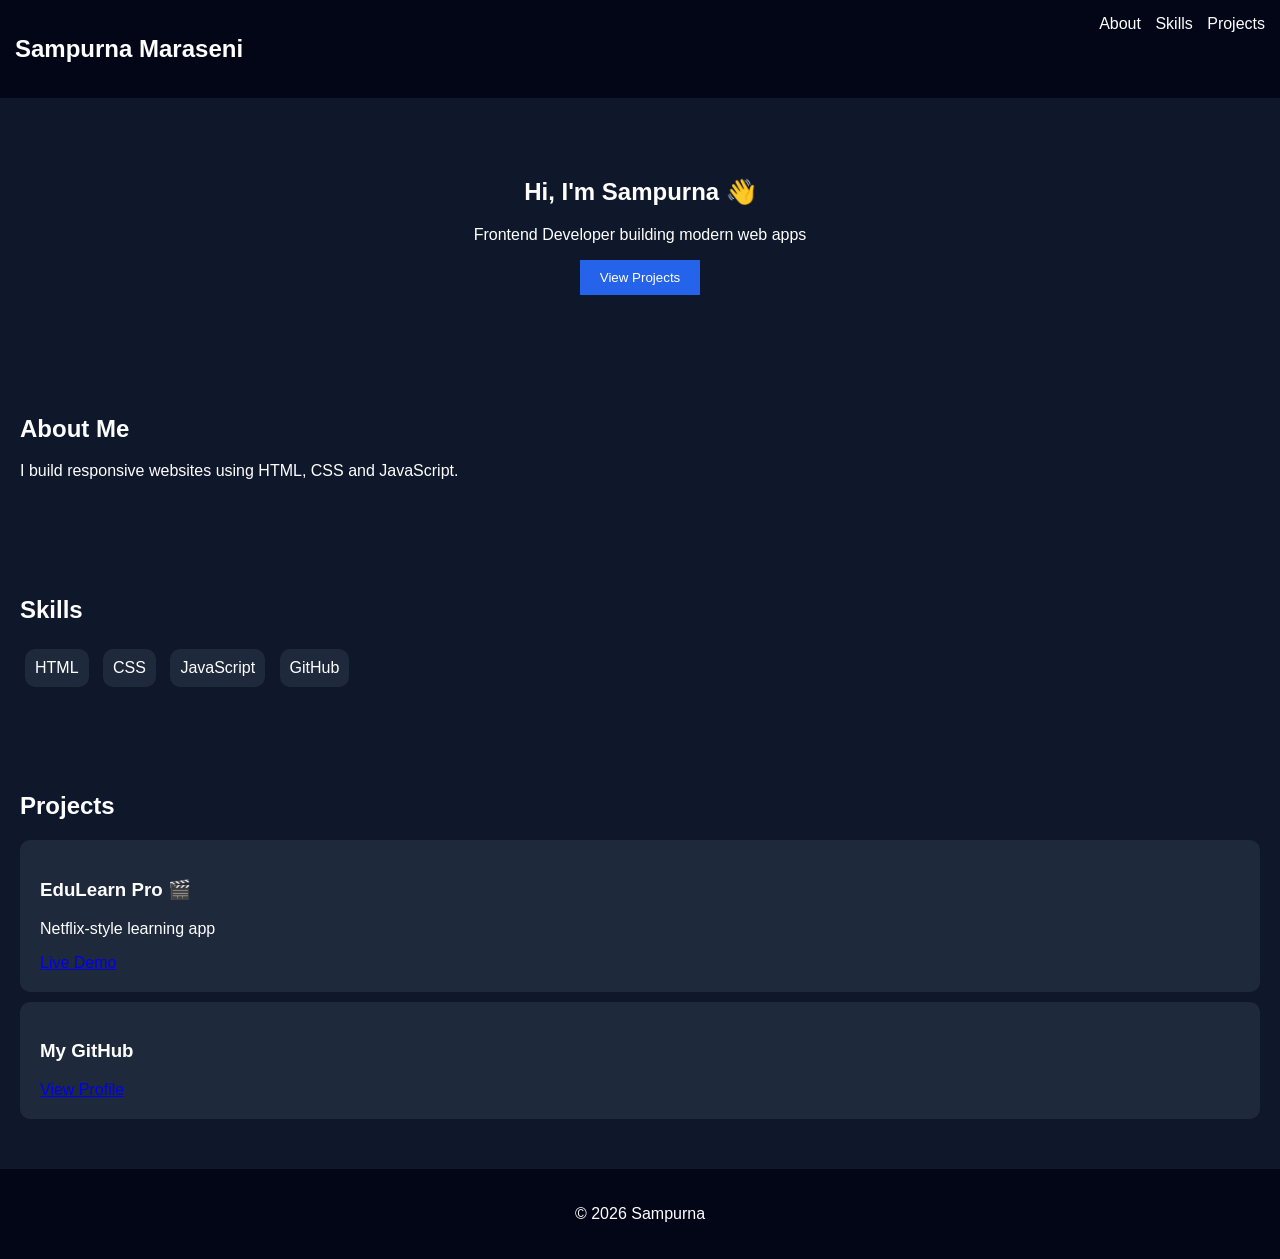
==== index.html @ 85645dd1 "Add files via upload" ====
<!DOCTYPE html>
<html>
<head>
<meta name="viewport" content="width=device-width, initial-scale=1.0">
<title>Sampurna Maraseni | Portfolio</title>
<link rel="stylesheet" href="style.css">
</head>

<body>

<header>
  <h2>Sampurna Maraseni</h2>
  <nav>
    <a href="#about">About</a>
    <a href="#skills">Skills</a>
    <a href="#projects">Projects</a>
  </nav>
</header>

<section class="hero">
  <h1>Hi, I'm Sampurna 👋</h1>
  <p>Frontend Developer building modern web apps</p>
  <button onclick="scrollToSection('projects')">View Projects</button>
</section>

<section id="about">
  <h2>About Me</h2>
  <p>I build responsive websites using HTML, CSS and JavaScript.</p>
</section>

<section id="skills">
  <h2>Skills</h2>
  <div class="skills">
    <div>HTML</div>
    <div>CSS</div>
    <div>JavaScript</div>
    <div>GitHub</div>
  </div>
</section>

<section id="projects">
  <h2>Projects</h2>

  <div class="card">
    <h3>EduLearn Pro 🎬</h3>
    <p>Netflix-style learning app</p>
    <a href="https://sampurna017.github.io/edulearn-ultra/" target="_blank">Live Demo</a>
  </div>

  <div class="card">
    <h3>My GitHub</h3>
    <a href="https://github.com/sampurna017" target="_blank">View Profile</a>
  </div>

</section>

<footer>
  <p>© 2026 Sampurna</p>
</footer>

<script src="script.js"></script>
</body>
</html>
---- style.css ----
body {
  margin: 0;
  font-family: Arial;
  background: #0f172a;
  color: white;
}

header {
  display: flex;
  justify-content: space-between;
  padding: 15px;
  background: #020617;
}

nav a {
  margin-left: 10px;
  color: white;
  text-decoration: none;
}

.hero {
  text-align: center;
  padding: 60px 20px;
}

.hero button {
  padding: 10px 20px;
  background: #2563eb;
  border: none;
  color: white;
}

section {
  padding: 40px 20px;
}

.skills div {
  display: inline-block;
  background: #1e293b;
  margin: 5px;
  padding: 10px;
  border-radius: 10px;
}

.card {
  background: #1e293b;
  padding: 20px;
  margin: 10px 0;
  border-radius: 10px;
}

footer {
  text-align: center;
  padding: 20px;
  background: #020617;
}
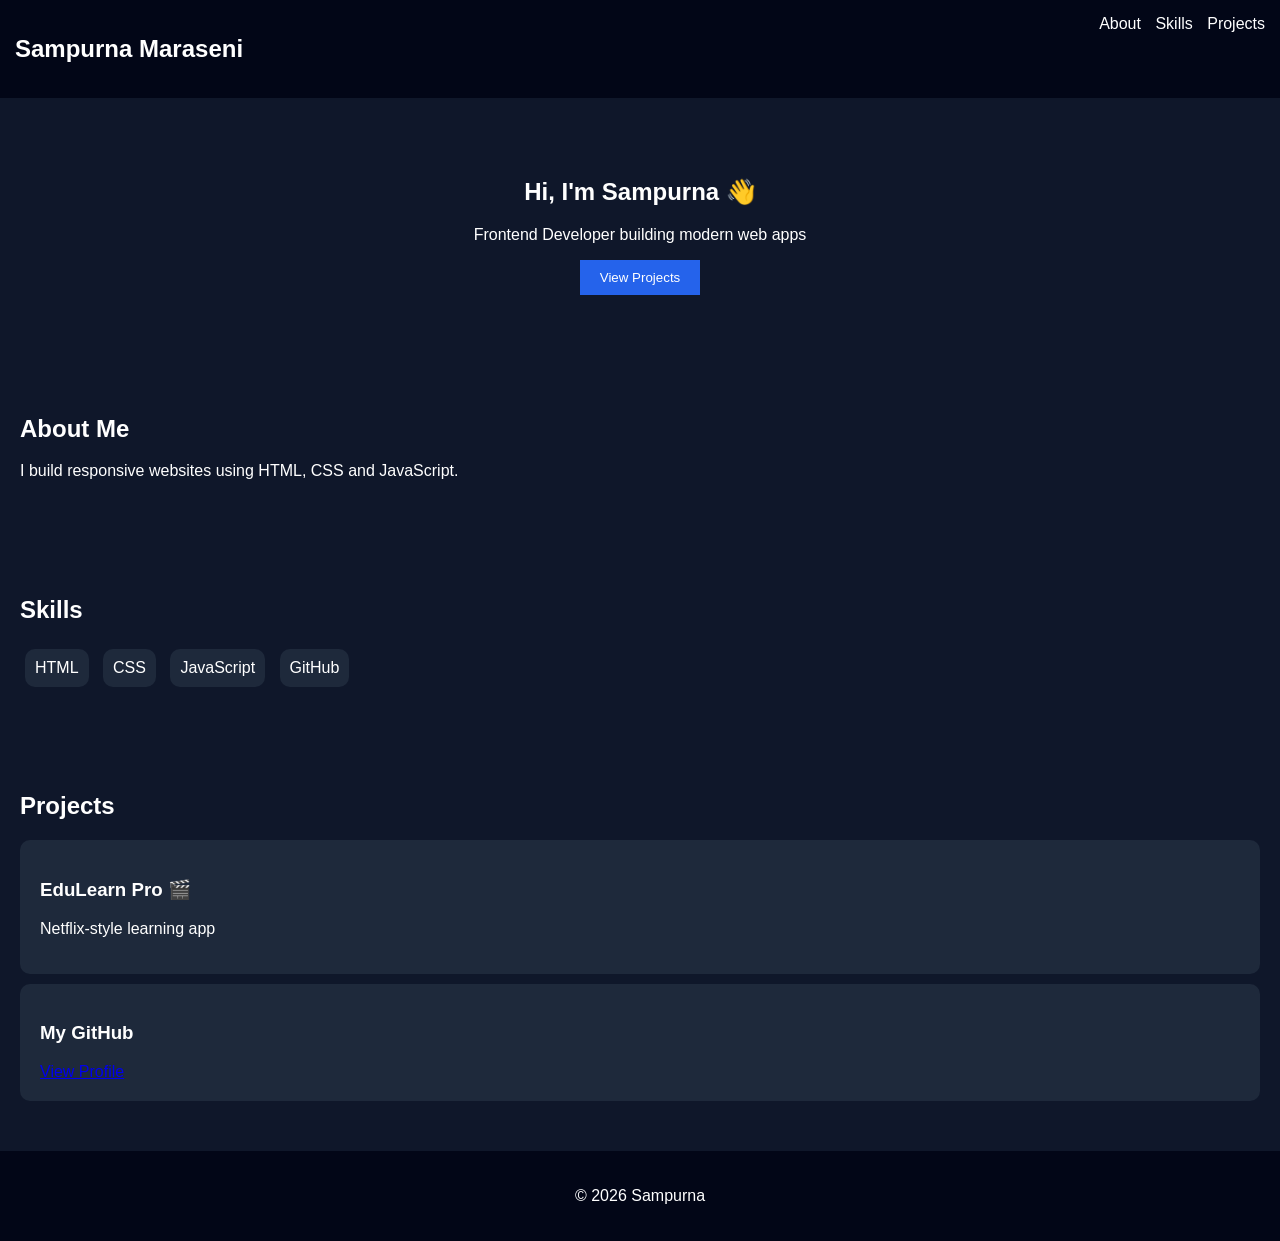
==== commit 5d761755: "Update index.html" ====
--- a/index.html
+++ b/index.html
@@ -44,7 +44,7 @@
   <div class="card">
     <h3>EduLearn Pro 🎬</h3>
     <p>Netflix-style learning app</p>
-    <a href="https://sampurna017.github.io/edulearn-ultra/" target="_blank">Live Demo</a>
+    <a href="#projects"></a>
   </div>
 
   <div class="card">
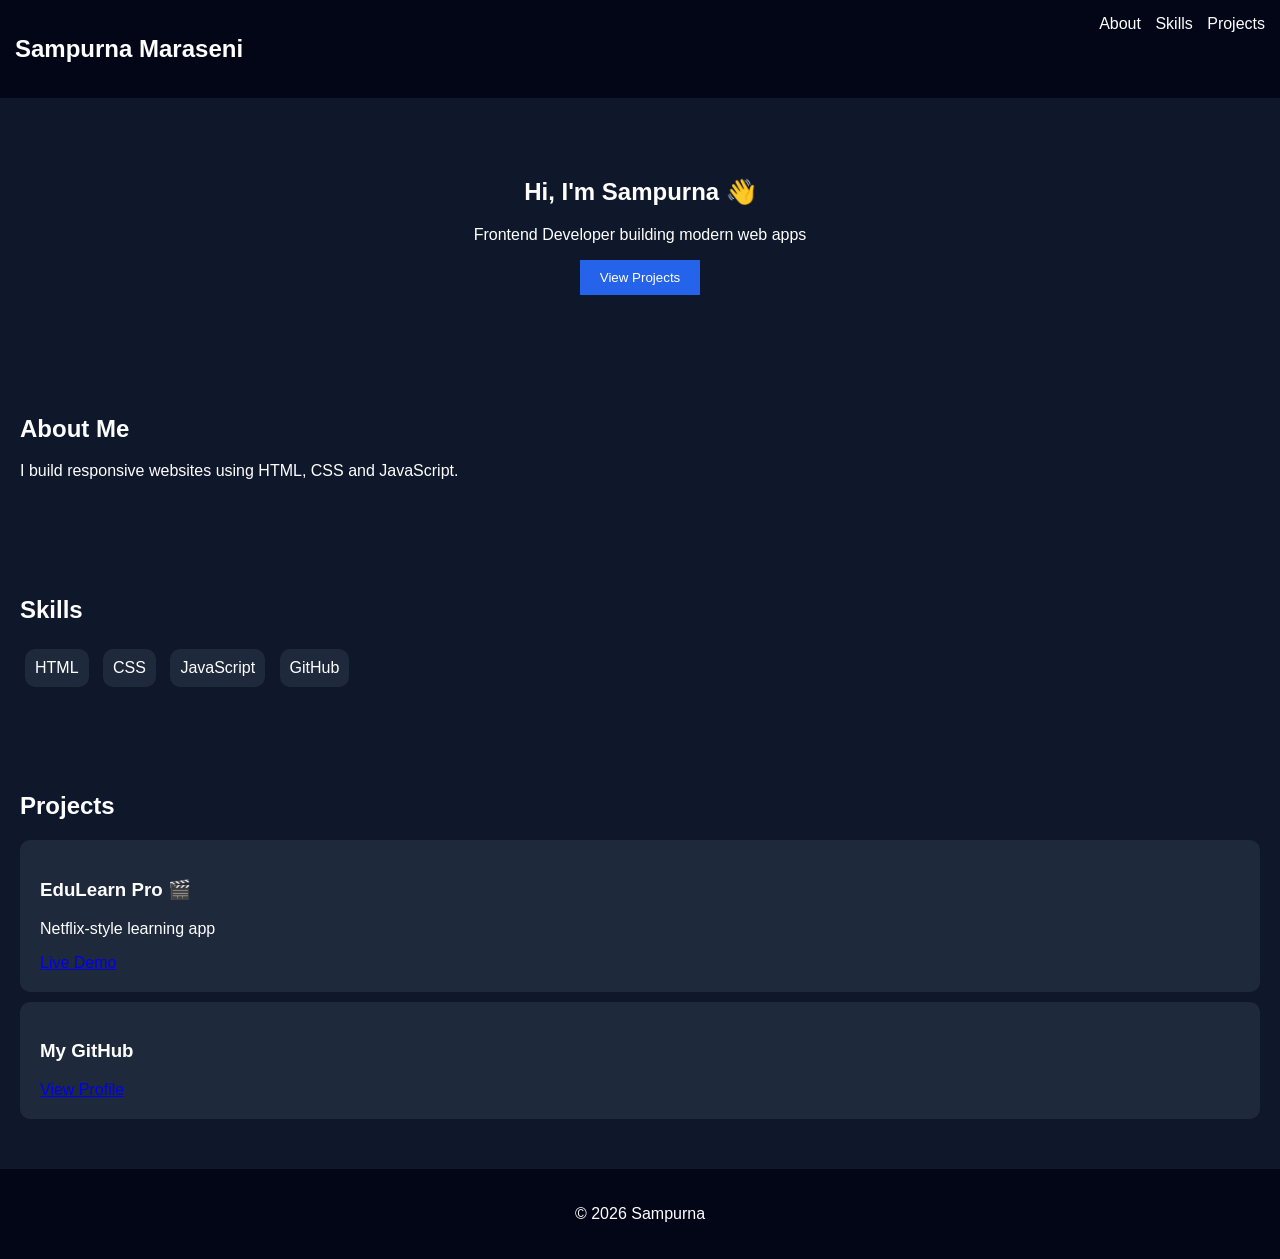
==== commit 3adbf7d9: "Update index.html" ====
--- a/index.html
+++ b/index.html
@@ -44,7 +44,9 @@
   <div class="card">
     <h3>EduLearn Pro 🎬</h3>
     <p>Netflix-style learning app</p>
-    <a href="#projects"></a>
+    <a href="https://sampurna017.github.io/edulearn-ultra/" target="_blank">
+  Live Demo
+</a>
   </div>
 
   <div class="card">
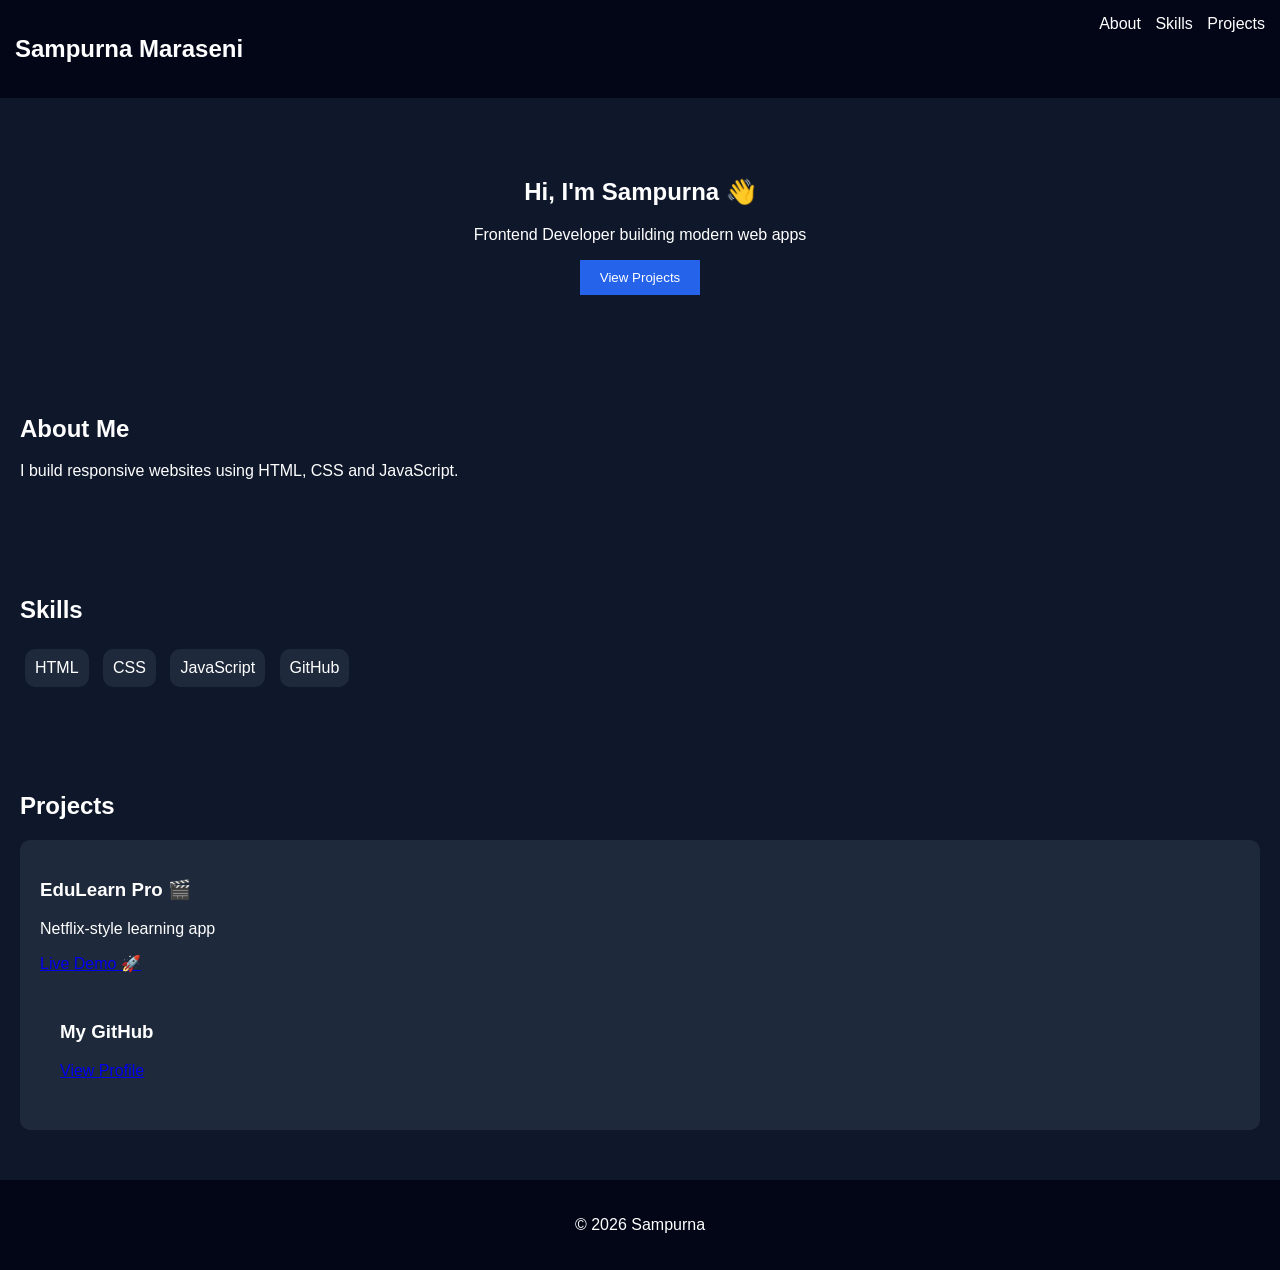
==== commit c28af95e: "Update index.html" ====
--- a/index.html
+++ b/index.html
@@ -44,10 +44,7 @@
   <div class="card">
     <h3>EduLearn Pro 🎬</h3>
     <p>Netflix-style learning app</p>
-    <a href="https://sampurna017.github.io/edulearn-ultra/" target="_blank">
-  Live Demo
-</a>
-  </div>
+    <a href="demo.html" target="_blank">Live Demo 🚀</a>
 
   <div class="card">
     <h3>My GitHub</h3>
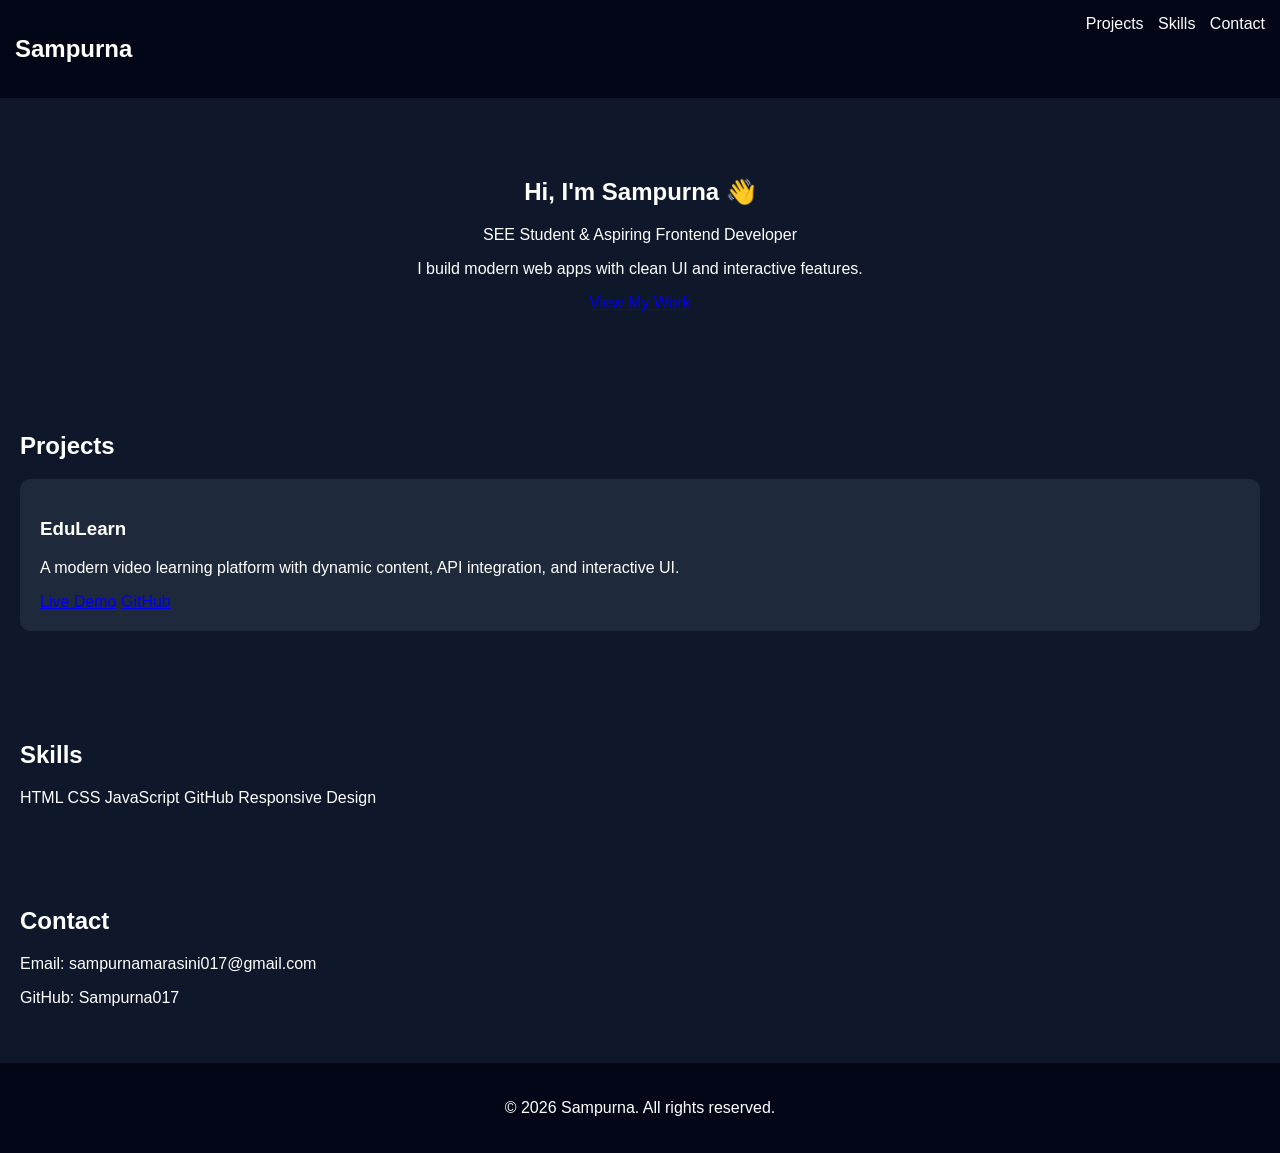
==== commit 1064e87d: "Update index.html" ====
--- a/index.html
+++ b/index.html
@@ -1,62 +1,72 @@
-<!DOCTYPE html>
-<html>
-<head>
-<meta name="viewport" content="width=device-width, initial-scale=1.0">
-<title>Sampurna Maraseni | Portfolio</title>
-<link rel="stylesheet" href="style.css">
-</head>
-
-<body>
-
-<header>
-  <h2>Sampurna Maraseni</h2>
-  <nav>
-    <a href="#about">About</a>
-    <a href="#skills">Skills</a>
-    <a href="#projects">Projects</a>
-  </nav>
-</header>
-
-<section class="hero">
-  <h1>Hi, I'm Sampurna 👋</h1>
-  <p>Frontend Developer building modern web apps</p>
-  <button onclick="scrollToSection('projects')">View Projects</button>
-</section>
-
-<section id="about">
-  <h2>About Me</h2>
-  <p>I build responsive websites using HTML, CSS and JavaScript.</p>
-</section>
-
-<section id="skills">
-  <h2>Skills</h2>
-  <div class="skills">
-    <div>HTML</div>
-    <div>CSS</div>
-    <div>JavaScript</div>
-    <div>GitHub</div>
-  </div>
-</section>
-
-<section id="projects">
-  <h2>Projects</h2>
-
-  <div class="card">
-    <h3>EduLearn Pro 🎬</h3>
-    <p>Netflix-style learning app</p>
-    <a href="demo.html" target="_blank">Live Demo 🚀</a>
-
-  <div class="card">
-    <h3>My GitHub</h3>
-    <a href="https://github.com/sampurna017" target="_blank">View Profile</a>
-  </div>
-
-</section>
-
-<footer>
-  <p>© 2026 Sampurna</p>
-</footer>
-
-<script src="script.js"></script>
-</body>
+<!DOCTYPE html>
+<html lang="en">
+<head>
+  <meta charset="UTF-8">
+  <meta name="viewport" content="width=device-width, initial-scale=1.0">
+  <title>Sampurna | Portfolio</title>
+  <link rel="stylesheet" href="style.css">
+</head>
+<body>
+
+<header>
+  <h2>Sampurna</h2>
+  <nav>
+    <a href="#projects">Projects</a>
+    <a href="#skills">Skills</a>
+    <a href="#contact">Contact</a>
+  </nav>
+</header>
+
+<section class="hero">
+  <h1>Hi, I'm Sampurna 👋</h1>
+  <p>SEE Student & Aspiring Frontend Developer</p>
+  <p class="sub">
+    I build modern web apps with clean UI and interactive features.
+  </p>
+
+  <a href="#projects" class="btn">View My Work</a>
+</section>
+
+<section id="projects" class="section">
+  <h2>Projects</h2>
+
+  <div class="card">
+    <h3>EduLearn</h3>
+    <p>
+      A modern video learning platform with dynamic content, 
+      API integration, and interactive UI.
+    </p>
+
+    <div class="buttons">
+      <a href="demo.html" target="_blank">Live Demo</a>
+      <a href="https://github.com/Sampurna017/edulearn-ultra" target="_blank">GitHub</a>
+    </div>
+  </div>
+
+</section>
+
+<section id="skills" class="section">
+  <h2>Skills</h2>
+
+  <div class="skills">
+    <span>HTML</span>
+    <span>CSS</span>
+    <span>JavaScript</span>
+    <span>GitHub</span>
+    <span>Responsive Design</span>
+  </div>
+</section>
+
+<section id="contact" class="section">
+  <h2>Contact</h2>
+
+  <p>Email: sampurnamarasini017@gmail.com</p>
+  <p>GitHub: Sampurna017</p>
+</section>
+
+<footer>
+  <p>© 2026 Sampurna. All rights reserved.</p>
+</footer>
+
+</body>
 </html>
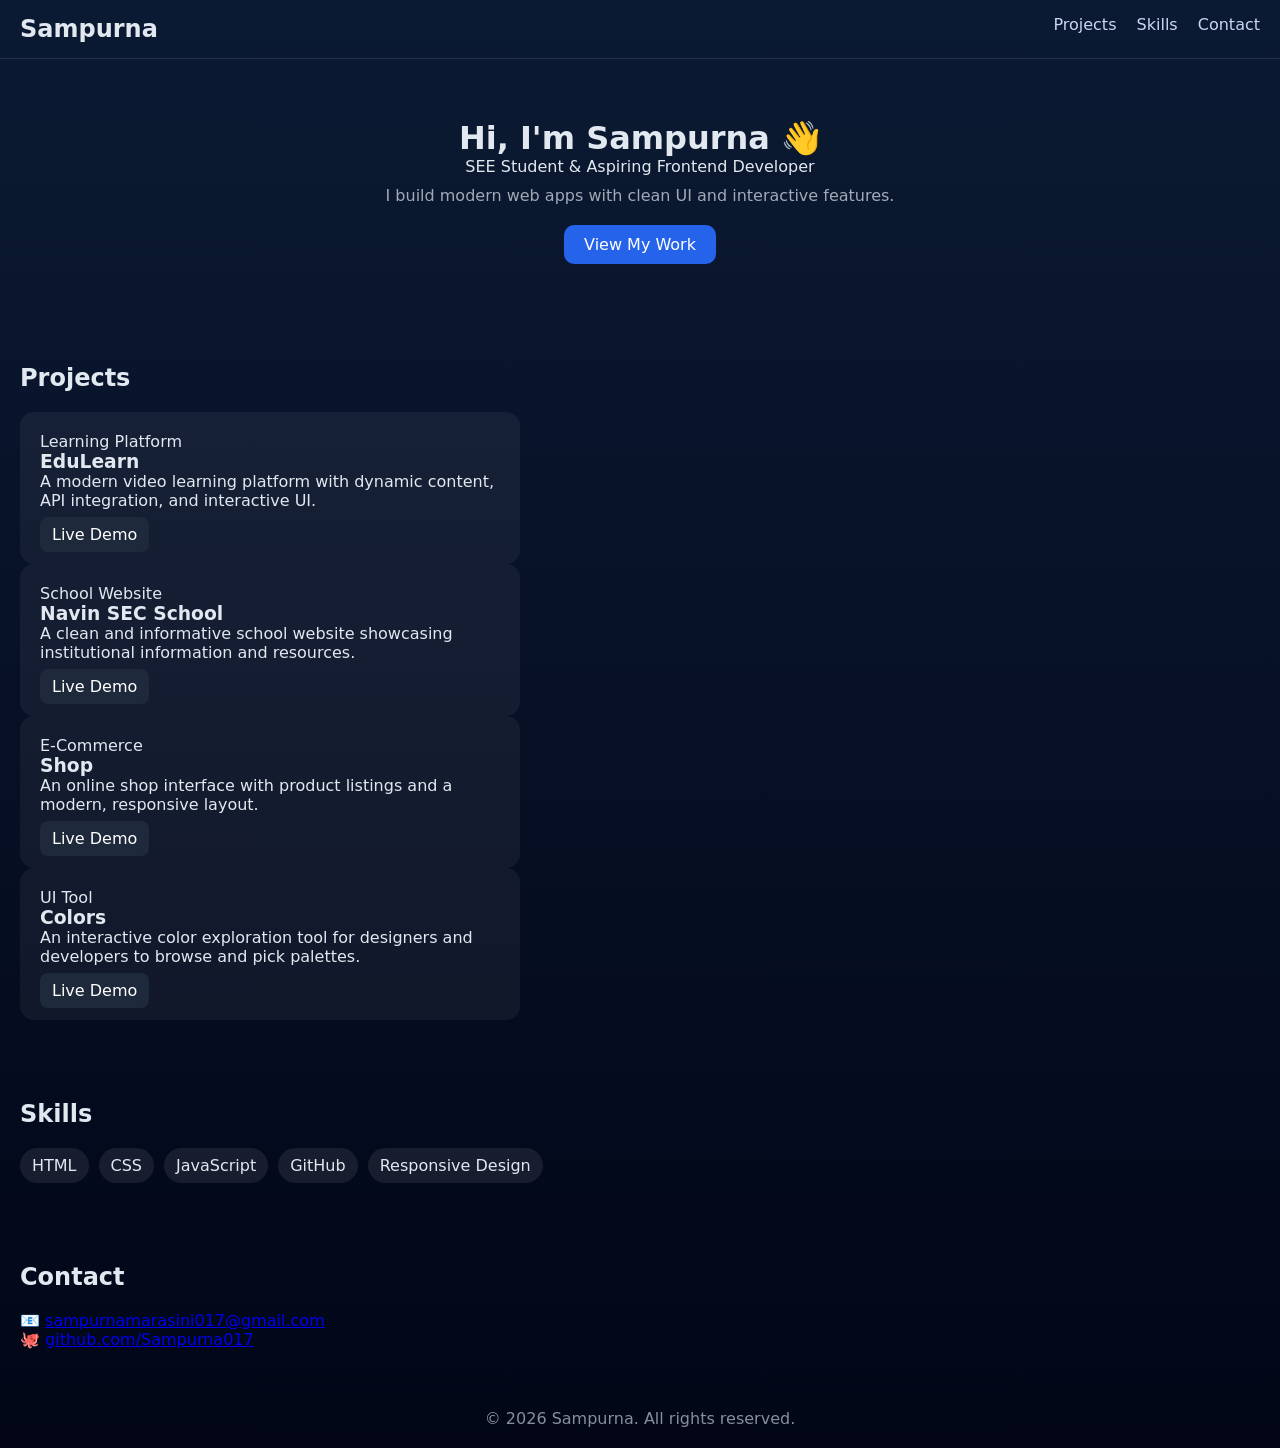
==== commit 523a4a3a: "Update navigation and project sections in index.html" ====
--- a/index.html
+++ b/index.html
@@ -11,43 +11,64 @@
 <header>
   <h2>Sampurna</h2>
   <nav>
-    <a href="#projects">Projects</a>
-    <a href="#skills">Skills</a>
-    <a href="#contact">Contact</a>
+    <a href="#projects" onclick="scrollToSection('projects');return false">Projects</a>
+    <a href="#skills" onclick="scrollToSection('skills');return false">Skills</a>
+    <a href="#contact" onclick="scrollToSection('contact');return false">Contact</a>
   </nav>
 </header>
 
 <section class="hero">
   <h1>Hi, I'm Sampurna 👋</h1>
-  <p>SEE Student & Aspiring Frontend Developer</p>
-  <p class="sub">
-    I build modern web apps with clean UI and interactive features.
-  </p>
-
-  <a href="#projects" class="btn">View My Work</a>
+  <p class="role">SEE Student & Aspiring Frontend Developer</p>
+  <p class="sub">I build modern web apps with clean UI and interactive features.</p>
+  <a href="#projects" class="btn" onclick="scrollToSection('projects');return false">View My Work</a>
 </section>
 
 <section id="projects" class="section">
   <h2>Projects</h2>
+  <div class="cards-grid">
 
-  <div class="card">
-    <h3>EduLearn</h3>
-    <p>
-      A modern video learning platform with dynamic content, 
-      API integration, and interactive UI.
-    </p>
+    <div class="card">
+      <span class="tag">Learning Platform</span>
+      <h3>EduLearn</h3>
+      <p>A modern video learning platform with dynamic content, API integration, and interactive UI.</p>
+      <div class="buttons">
+        <a href="demo.html" target="_blank">Live Demo</a>
+      </div>
+    </div>
 
-    <div class="buttons">
-      <a href="demo.html" target="_blank">Live Demo</a>
-      <a href="https://github.com/Sampurna017/edulearn-ultra" target="_blank">GitHub</a>
+    <div class="card">
+      <span class="tag">School Website</span>
+      <h3>Navin SEC School</h3>
+      <p>A clean and informative school website showcasing institutional information and resources.</p>
+      <div class="buttons">
+        <a href="https://sampurna017.github.io/navinsecschool.com/" target="_blank">Live Demo</a>
+      </div>
     </div>
+
+    <div class="card">
+      <span class="tag">E-Commerce</span>
+      <h3>Shop</h3>
+      <p>An online shop interface with product listings and a modern, responsive layout.</p>
+      <div class="buttons">
+        <a href="https://sampurna017.github.io/Shop/" target="_blank">Live Demo</a>
+      </div>
+    </div>
+
+    <div class="card">
+      <span class="tag">UI Tool</span>
+      <h3>Colors</h3>
+      <p>An interactive color exploration tool for designers and developers to browse and pick palettes.</p>
+      <div class="buttons">
+        <a href="https://sampurna017.github.io/colors/" target="_blank">Live Demo</a>
+      </div>
+    </div>
+
   </div>
-
 </section>
 
 <section id="skills" class="section">
   <h2>Skills</h2>
-
   <div class="skills">
     <span>HTML</span>
     <span>CSS</span>
@@ -59,14 +80,16 @@
 
 <section id="contact" class="section">
   <h2>Contact</h2>
-
-  <p>Email: sampurnamarasini017@gmail.com</p>
-  <p>GitHub: Sampurna017</p>
+  <div class="contact-card">
+    <p>📧 <a href="mailto:sampurnamarasini017@gmail.com">sampurnamarasini017@gmail.com</a></p>
+    <p>🐙 <a href="https://github.com/Sampurna017" target="_blank">github.com/Sampurna017</a></p>
+  </div>
 </section>
 
 <footer>
   <p>© 2026 Sampurna. All rights reserved.</p>
 </footer>
 
+<script src="script.js"></script>
 </body>
-</html>+</html>
--- a/style.css
+++ b/style.css
@@ -1,56 +1,103 @@
-body {
-  margin: 0;
-  font-family: Arial;
-  background: #0f172a;
-  color: white;
-}
-
-header {
-  display: flex;
-  justify-content: space-between;
-  padding: 15px;
-  background: #020617;
-}
-
-nav a {
-  margin-left: 10px;
-  color: white;
-  text-decoration: none;
-}
-
-.hero {
-  text-align: center;
-  padding: 60px 20px;
-}
-
-.hero button {
-  padding: 10px 20px;
-  background: #2563eb;
-  border: none;
-  color: white;
-}
-
-section {
-  padding: 40px 20px;
-}
-
-.skills div {
-  display: inline-block;
-  background: #1e293b;
-  margin: 5px;
-  padding: 10px;
-  border-radius: 10px;
-}
-
-.card {
-  background: #1e293b;
-  padding: 20px;
-  margin: 10px 0;
-  border-radius: 10px;
-}
-
-footer {
-  text-align: center;
-  padding: 20px;
-  background: #020617;
+* {
+  margin: 0;
+  padding: 0;
+  box-sizing: border-box;
+}
+
+body {
+  font-family: system-ui;
+  background: linear-gradient(180deg, #0b1a33, #020617);
+  color: #e2e8f0;
+}
+
+/* HEADER */
+header {
+  display: flex;
+  justify-content: space-between;
+  padding: 15px 20px;
+  border-bottom: 1px solid rgba(255,255,255,0.1);
+}
+
+nav a {
+  margin-left: 15px;
+  text-decoration: none;
+  color: #cbd5f5;
+}
+
+nav a:hover {
+  color: white;
+}
+
+/* HERO */
+.hero {
+  text-align: center;
+  padding: 60px 20px;
+}
+
+.hero h1 {
+  font-size: 32px;
+}
+
+.hero .sub {
+  opacity: 0.7;
+  margin: 10px 0 20px;
+}
+
+.btn {
+  display: inline-block;
+  padding: 10px 20px;
+  background: #2563eb;
+  border-radius: 10px;
+  text-decoration: none;
+  color: white;
+}
+
+/* SECTIONS */
+.section {
+  padding: 40px 20px;
+}
+
+.section h2 {
+  margin-bottom: 20px;
+}
+
+/* PROJECT CARD */
+.card {
+  background: rgba(255,255,255,0.05);
+  padding: 20px;
+  border-radius: 14px;
+  max-width: 500px;
+}
+
+.buttons {
+  margin-top: 15px;
+}
+
+.buttons a {
+  margin-right: 10px;
+  text-decoration: none;
+  background: #1e293b;
+  padding: 8px 12px;
+  border-radius: 8px;
+  color: white;
+}
+
+/* SKILLS */
+.skills {
+  display: flex;
+  flex-wrap: wrap;
+  gap: 10px;
+}
+
+.skills span {
+  background: rgba(255,255,255,0.08);
+  padding: 8px 12px;
+  border-radius: 999px;
+}
+
+/* FOOTER */
+footer {
+  text-align: center;
+  padding: 20px;
+  opacity: 0.6;
 }
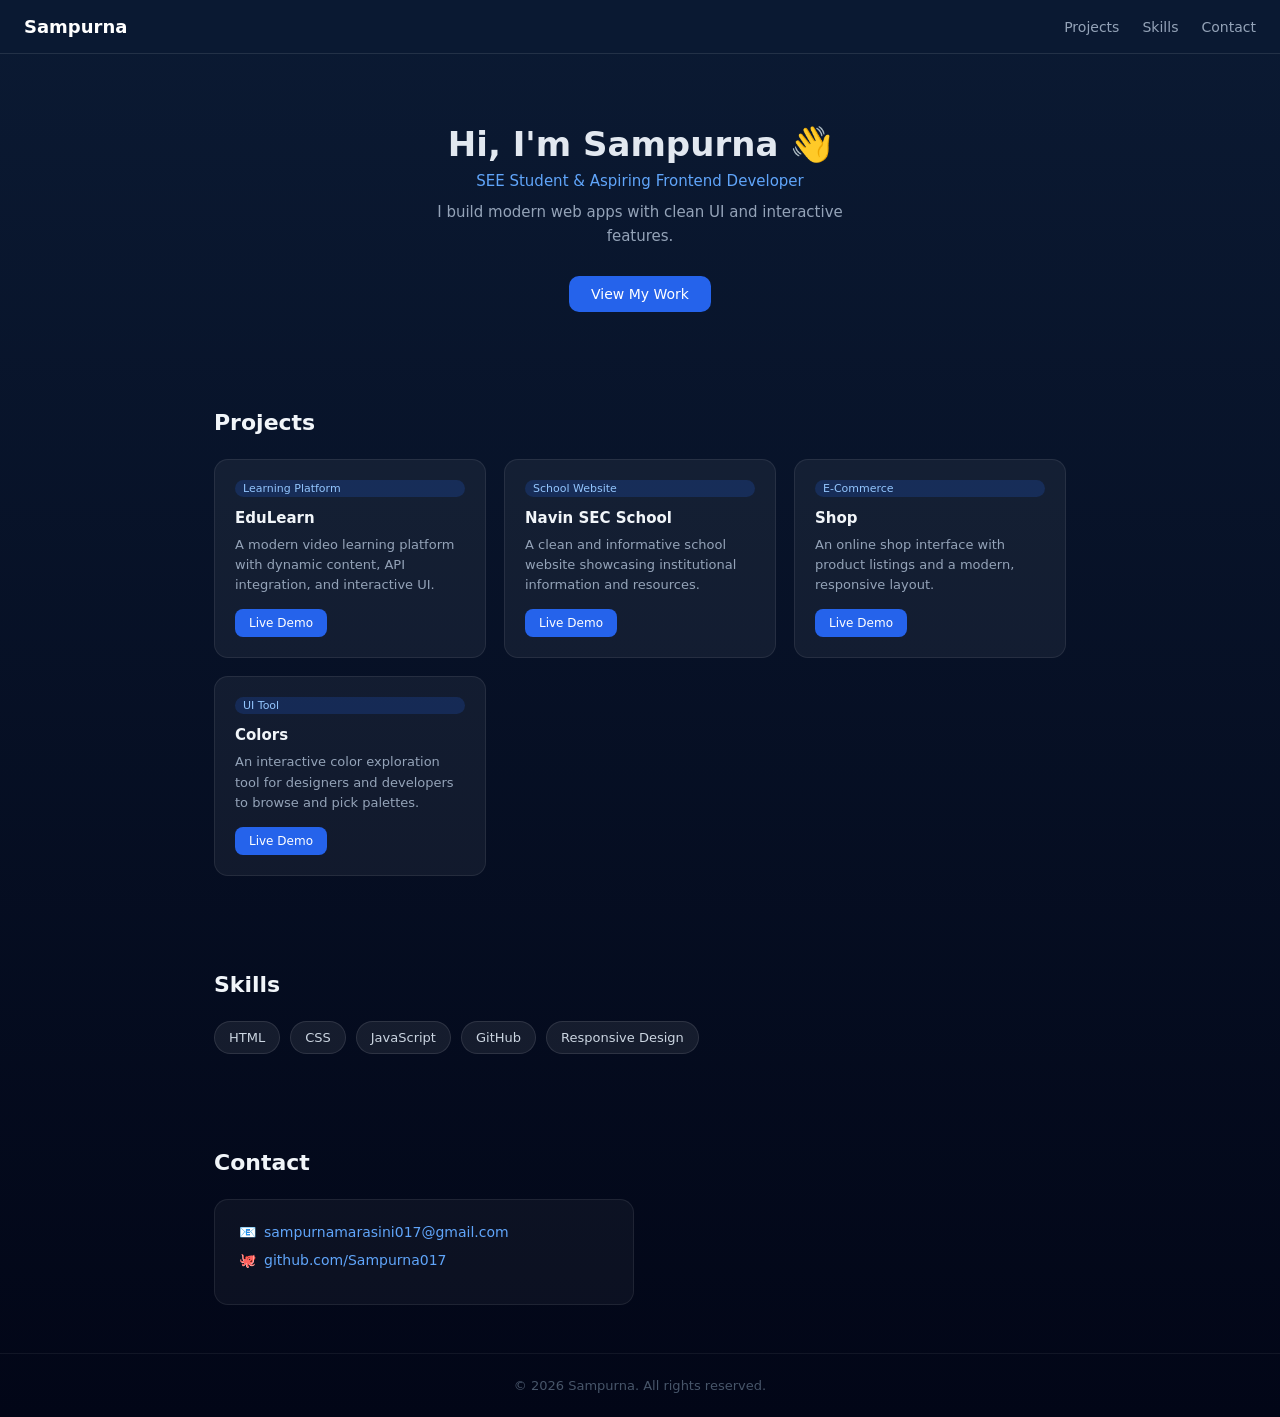
==== commit 4069e968: "Update index.html" ====
--- a/index.html
+++ b/index.html
@@ -92,4 +92,4 @@
 
 <script src="script.js"></script>
 </body>
-</html>
+</html>
--- a/style.css
+++ b/style.css
@@ -5,81 +5,165 @@
 }
 
 body {
-  font-family: system-ui;
+  font-family: system-ui, sans-serif;
   background: linear-gradient(180deg, #0b1a33, #020617);
   color: #e2e8f0;
+  min-height: 100vh;
 }
 
 /* HEADER */
 header {
   display: flex;
   justify-content: space-between;
-  padding: 15px 20px;
-  border-bottom: 1px solid rgba(255,255,255,0.1);
+  align-items: center;
+  padding: 16px 24px;
+  border-bottom: 1px solid rgba(255, 255, 255, 0.1);
+  position: sticky;
+  top: 0;
+  background: rgba(11, 26, 51, 0.85);
+  backdrop-filter: blur(8px);
+  z-index: 10;
+}
+
+header h2 {
+  font-size: 18px;
+  font-weight: 600;
+  color: #fff;
 }
 
 nav a {
-  margin-left: 15px;
-  text-decoration: none;
-  color: #cbd5f5;
+  margin-left: 18px;
+  text-decoration: none;
+  color: #94a3b8;
+  font-size: 14px;
+  transition: color 0.2s;
 }
 
 nav a:hover {
-  color: white;
+  color: #fff;
 }
 
 /* HERO */
 .hero {
   text-align: center;
-  padding: 60px 20px;
+  padding: 70px 24px 50px;
 }
 
 .hero h1 {
-  font-size: 32px;
+  font-size: 34px;
+  font-weight: 700;
+  margin-bottom: 8px;
+}
+
+.hero .role {
+  color: #60a5fa;
+  font-size: 15px;
+  font-weight: 500;
+  margin-bottom: 10px;
 }
 
 .hero .sub {
-  opacity: 0.7;
-  margin: 10px 0 20px;
+  color: #94a3b8;
+  font-size: 15px;
+  max-width: 420px;
+  margin: 0 auto 28px;
+  line-height: 1.6;
 }
 
 .btn {
   display: inline-block;
-  padding: 10px 20px;
+  padding: 10px 22px;
   background: #2563eb;
   border-radius: 10px;
   text-decoration: none;
-  color: white;
+  color: #fff;
+  font-size: 14px;
+  font-weight: 500;
+  transition: background 0.2s;
+}
+
+.btn:hover {
+  background: #1d4ed8;
 }
 
 /* SECTIONS */
 .section {
-  padding: 40px 20px;
-}
-
-.section h2 {
-  margin-bottom: 20px;
-}
-
-/* PROJECT CARD */
+  padding: 48px 24px;
+  max-width: 900px;
+  margin: 0 auto;
+}
+
+.section > h2 {
+  font-size: 22px;
+  font-weight: 600;
+  margin-bottom: 24px;
+  color: #f1f5f9;
+}
+
+/* PROJECT CARDS GRID */
+.cards-grid {
+  display: grid;
+  grid-template-columns: repeat(auto-fit, minmax(240px, 1fr));
+  gap: 18px;
+}
+
 .card {
-  background: rgba(255,255,255,0.05);
+  background: rgba(255, 255, 255, 0.05);
+  border: 1px solid rgba(255, 255, 255, 0.08);
   padding: 20px;
   border-radius: 14px;
-  max-width: 500px;
+  display: flex;
+  flex-direction: column;
+  gap: 8px;
+  transition: border-color 0.2s, transform 0.2s;
+}
+
+.card:hover {
+  border-color: rgba(96, 165, 250, 0.4);
+  transform: translateY(-2px);
+}
+
+.card h3 {
+  font-size: 15px;
+  font-weight: 600;
+  color: #f1f5f9;
+}
+
+.card p {
+  font-size: 13px;
+  color: #94a3b8;
+  line-height: 1.55;
+  flex: 1;
+}
+
+.tag {
+  display: inline-block;
+  font-size: 11px;
+  padding: 2px 8px;
+  border-radius: 999px;
+  background: rgba(37, 99, 235, 0.2);
+  color: #93c5fd;
+  margin-bottom: 4px;
 }
 
 .buttons {
-  margin-top: 15px;
+  margin-top: 6px;
 }
 
 .buttons a {
-  margin-right: 10px;
-  text-decoration: none;
-  background: #1e293b;
-  padding: 8px 12px;
+  text-decoration: none;
+  background: #2563eb;
+  padding: 7px 14px;
   border-radius: 8px;
-  color: white;
+  color: #fff;
+  font-size: 12px;
+  font-weight: 500;
+  transition: background 0.2s;
+  display: inline-block;
+}
+
+.buttons a:hover {
+  background: #1d4ed8;
 }
 
 /* SKILLS */
@@ -90,14 +174,46 @@
 }
 
 .skills span {
-  background: rgba(255,255,255,0.08);
-  padding: 8px 12px;
+  background: rgba(255, 255, 255, 0.07);
+  border: 1px solid rgba(255, 255, 255, 0.1);
+  padding: 8px 14px;
   border-radius: 999px;
+  font-size: 13px;
+  color: #cbd5e1;
+}
+
+/* CONTACT */
+.contact-card {
+  background: rgba(255, 255, 255, 0.04);
+  border: 1px solid rgba(255, 255, 255, 0.08);
+  padding: 24px;
+  border-radius: 14px;
+  max-width: 420px;
+}
+
+.contact-card p {
+  font-size: 14px;
+  color: #94a3b8;
+  margin-bottom: 12px;
+  display: flex;
+  align-items: center;
+  gap: 8px;
+}
+
+.contact-card a {
+  color: #60a5fa;
+  text-decoration: none;
+}
+
+.contact-card a:hover {
+  text-decoration: underline;
 }
 
 /* FOOTER */
 footer {
   text-align: center;
-  padding: 20px;
-  opacity: 0.6;
-}+  padding: 24px;
+  color: #475569;
+  font-size: 13px;
+  border-top: 1px solid rgba(255, 255, 255, 0.06);
+}
